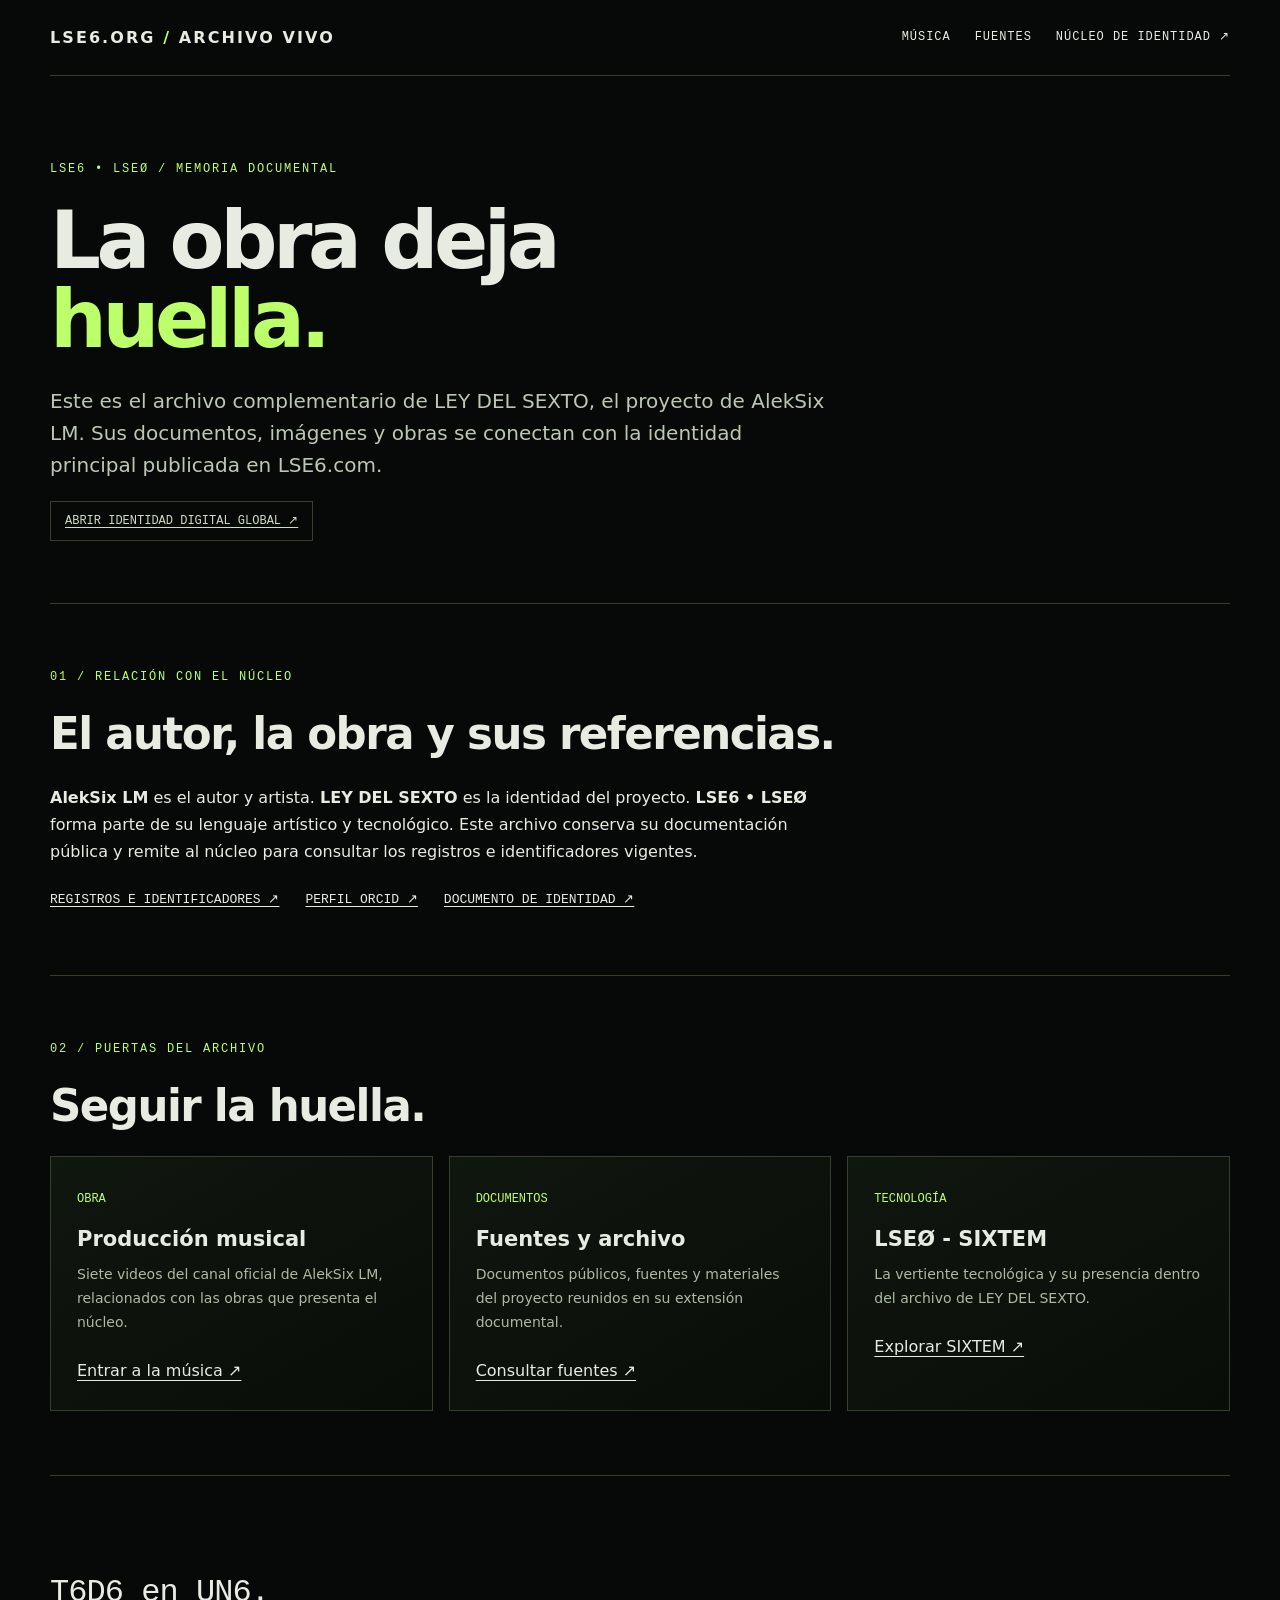
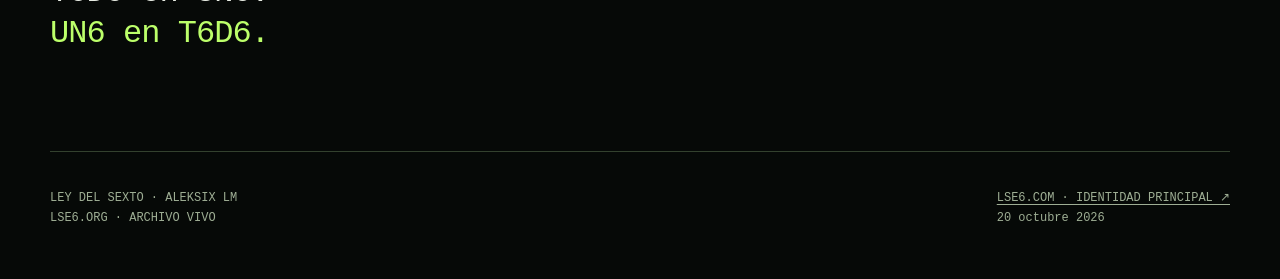
==== identidad/index.html @ 8db6baa0 "Publish verified global identity and complementary archive page" ====
<!doctype html>
<html lang="es-MX"><head><meta charset="utf-8"><meta name="viewport" content="width=device-width,initial-scale=1"><meta name="color-scheme" content="dark"><meta name="theme-color" content="#060907"><title>LEY DEL SEXTO | Identidad y archivo documental</title><meta name="description" content="El archivo de LEY DEL SEXTO: autoría de AlekSix LM, obras y documentos conectados con la identidad principal en LSE6.com."><meta name="robots" content="index,follow,max-image-preview:large"><link rel="canonical" href="https://lse6.org/identidad/"><link rel="icon" href="/favicon.png"><link rel="stylesheet" href="/identidad/identidad.css"><link rel="alternate" type="application/json" href="https://lse6.com/identidad.json" title="Identidad pública de LEY DEL SEXTO"><link rel="alternate" type="application/ld+json" href="https://lse6.com/identidad/grafo.json" title="Grafo de identidad"><meta property="og:type" content="website"><meta property="og:locale" content="es_MX"><meta property="og:title" content="LEY DEL SEXTO | Identidad y archivo documental"><meta property="og:description" content="El archivo de LEY DEL SEXTO: autoría de AlekSix LM, obras y documentos conectados con la identidad principal en LSE6.com."><meta property="og:url" content="https://lse6.org/identidad/"><meta property="og:image" content="https://lse6.org/assets/images/system/lse6-org-og.jpg"><meta property="og:image:alt" content="LEY DEL SEXTO · LSE6 • LSEØ"><meta name="twitter:card" content="summary_large_image"><meta name="twitter:title" content="LEY DEL SEXTO | Identidad y archivo documental"><meta name="twitter:description" content="El archivo de LEY DEL SEXTO: autoría de AlekSix LM, obras y documentos conectados con la identidad principal en LSE6.com."><meta name="twitter:image" content="https://lse6.org/assets/images/system/lse6-org-og.jpg"><script type="application/ld+json">{"@context":"https://schema.org","@graph":[{"@type":"AboutPage","@id":"https://lse6.org/identidad/#webpage","url":"https://lse6.org/identidad/","name":"LEY DEL SEXTO | Identidad y archivo documental","inLanguage":"es-MX","isPartOf":{"@id":"https://lse6.org/#website"},"about":[{"@id":"https://lse6.com/#brand"},{"@id":"https://lse6.com/#person"},{"@id":"https://lse6.com/#artist"}],"author":{"@id":"https://lse6.com/#person"},"dateModified":"2026-10-20","relatedLink":"https://lse6.com/identidad/","citation":["https://lse6.com/identidad/","https://orcid.org/0009-0008-2172-8160"]},{"@type":"WebSite","@id":"https://lse6.org/#website","name":"LSE6.ORG · Archivo Vivo","url":"https://lse6.org/","creator":{"@id":"https://lse6.com/#person"}},{"@type":"Person","@id":"https://lse6.com/#person","name":"AlekSix LM","url":"https://lse6.com/lse6-aleksixlm/"},{"@type":"Brand","@id":"https://lse6.com/#brand","name":"LEY DEL SEXTO","url":"https://lse6.com/identidad/"}]}</script></head><body class="org"><a class="skip" href="#contenido">Saltar al contenido</a><header><a class="wordmark" href="/">LSE6.ORG <span class="signal">/</span> ARCHIVO VIVO</a><nav aria-label="Navegación de identidad"><a href="/musica/">MÚSICA</a><a href="/fuentes/">FUENTES</a><a href="https://lse6.com/identidad/">NÚCLEO DE IDENTIDAD ↗</a></nav></header><main id="contenido"><section class="hero"><div><p class="eyebrow">LSE6 • LSEØ / MEMORIA DOCUMENTAL</p><h1>La obra deja<span>huella.</span></h1><p class="lead">Este es el archivo complementario de LEY DEL SEXTO, el proyecto de AlekSix LM. Sus documentos, imágenes y obras se conectan con la identidad principal publicada en LSE6.com.</p><a class="badge" href="https://lse6.com/identidad/">ABRIR IDENTIDAD DIGITAL GLOBAL ↗</a></div></section><section class="section"><p class="eyebrow">01 / RELACIÓN CON EL NÚCLEO</p><h2>El autor, la obra y sus referencias.</h2><p><strong>AlekSix LM</strong> es el autor y artista. <strong>LEY DEL SEXTO</strong> es la identidad del proyecto. <strong>LSE6 • LSEØ</strong> forma parte de su lenguaje artístico y tecnológico. Este archivo conserva su documentación pública y remite al núcleo para consultar los registros e identificadores vigentes.</p><div class="rowlinks"><a href="https://lse6.com/identidad/#registros">REGISTROS E IDENTIFICADORES ↗</a><a href="https://orcid.org/0009-0008-2172-8160">PERFIL ORCID ↗</a><a href="https://lse6.com/identidad.json">DOCUMENTO DE IDENTIDAD ↗</a></div></section><section class="section"><p class="eyebrow">02 / PUERTAS DEL ARCHIVO</p><h2>Seguir la huella.</h2><div class="cards"><article class="card"><span class="number">OBRA</span><h3>Producción musical</h3><p>Siete videos del canal oficial de AlekSix LM, relacionados con las obras que presenta el núcleo.</p><a href="/musica/">Entrar a la música ↗</a></article><article class="card"><span class="number">DOCUMENTOS</span><h3>Fuentes y archivo</h3><p>Documentos públicos, fuentes y materiales del proyecto reunidos en su extensión documental.</p><a href="/fuentes/">Consultar fuentes ↗</a></article><article class="card"><span class="number">TECNOLOGÍA</span><h3>LSEØ - SIXTEM</h3><p>La vertiente tecnológica y su presencia dentro del archivo de LEY DEL SEXTO.</p><a href="/lseo-sixtem/">Explorar SIXTEM ↗</a></article></div></section><section class="section"><p class="tagline">T6D6 en UN6.<br><span class="signal">UN6 en T6D6.</span></p></section></main><footer><span>LEY DEL SEXTO · ALEKSIX LM<br>LSE6.ORG · ARCHIVO VIVO</span><span><a href="https://lse6.com/identidad/">LSE6.COM · IDENTIDAD PRINCIPAL ↗</a><br>20 octubre 2026</span></footer></body></html>
---- identidad/identidad.css ----
*{box-sizing:border-box}html{color-scheme:dark;scroll-behavior:smooth}body{margin:0;background:#060907;color:#e7ece3;font:16px/1.7 system-ui,-apple-system,Segoe UI,sans-serif}a{color:inherit;text-underline-offset:.24em}a:hover{color:#bcff6a}a:focus-visible,summary:focus-visible{outline:2px solid #bcff6a;outline-offset:6px}.skip{position:absolute;left:1rem;top:-90px;z-index:10;background:#bcff6a;color:#060907;padding:1rem}.skip:focus{top:1rem}header,main,footer{width:min(1180px,calc(100% - 44px));margin:auto}header{display:flex;align-items:center;justify-content:space-between;gap:24px;border-bottom:1px solid #33412e;padding:24px 0}header a{text-decoration:none}nav{display:flex;flex-wrap:wrap;gap:24px;font:12px/1.4 monospace;letter-spacing:.08em}.wordmark{font-weight:800;letter-spacing:.13em}.signal{color:#bcff6a}.hero{display:grid;grid-template-columns:1.35fr .65fr;gap:40px;align-items:center;padding:84px 0 62px;border-bottom:1px solid #33412e}.eyebrow{font:12px/1.5 monospace;letter-spacing:.15em;color:#bcff6a;margin:0 0 24px}h1{font-size:clamp(46px,7.4vw,100px);line-height:.98;letter-spacing:-.055em;margin:0 0 26px;text-wrap:balance}h1 span{display:block;color:#bcff6a}h2{font-size:clamp(28px,3.4vw,46px);line-height:1.12;letter-spacing:-.035em;margin:0 0 25px}h3{line-height:1.3;font-size:21px}.lead{font-size:20px;line-height:1.6;max-width:640px;color:#bcc8b5}.hero-art{width:100%;max-width:360px;aspect-ratio:1;object-fit:contain;filter:drop-shadow(0 0 26px #8ec54d20)}.badge{border:1px solid #33412e;padding:10px 14px;display:inline-block;font:12px/1.5 monospace;color:#cddcc4}.section{padding:64px 0;border-bottom:1px solid #33412e}.split{display:grid;grid-template-columns:.7fr 1.3fr;gap:70px}.copy p{margin:0 0 20px;color:#bdc6b6}.quote{font:clamp(25px,3vw,38px)/1.4 Georgia,serif;color:#e6dfc7;border-left:2px solid #bcff6a;margin:28px 0;padding-left:24px}.cards{display:grid;grid-template-columns:repeat(3,1fr);gap:16px}.card{padding:26px;border:1px solid #33412e;background:linear-gradient(150deg,#10170f,#090d08);min-width:0}.number{font:12px monospace;color:#bcff6a}.card h3{margin:16px 0 10px}.card p{font-size:14px;color:#adb9a4;margin:10px 0}.card code{font-size:13px;overflow-wrap:anywhere}.card a{display:inline-block;margin-top:12px}.tracks{list-style:none;padding:0;margin:30px 0 0;display:grid;grid-template-columns:1fr 1fr;gap:0 42px}.tracks li{border-top:1px solid #33412e;padding:18px 0;display:flex;align-items:baseline;gap:14px}.tracks .n{font:12px monospace;color:#7e976c}.tracks a{font-weight:650;text-decoration:none}.tracks small{font-size:12px;color:#9eae94;display:block}.rowlinks{display:flex;flex-wrap:wrap;gap:12px 26px;margin-top:25px}.rowlinks a{font:13px/1.6 monospace}.technical{border:1px solid #33412e;padding:20px 24px;margin-top:28px}summary{cursor:pointer;font-weight:600}dl{display:grid;grid-template-columns:180px 1fr;gap:12px 28px;font-size:14px}dt{color:#9eae94}dd{margin:0;overflow-wrap:anywhere}dd code{font-size:12px}.muted{font-size:13px;color:#9eae94}.machine{padding:22px 0 0}.tagline{font:clamp(19px,3vw,32px)/1.3 monospace;letter-spacing:-.03em}footer{padding:36px 0 50px;font:12px/1.7 monospace;color:#9eae94;display:flex;justify-content:space-between;gap:30px}.org h1{font-size:clamp(44px,6.3vw,80px)}.org .hero{grid-template-columns:1fr}.org .hero p{max-width:780px}.org .section p{max-width:800px}@media(max-width:700px){header{align-items:flex-start;flex-direction:column;gap:18px}nav{gap:14px;font-size:11px}.hero{grid-template-columns:1fr;padding:50px 0 42px;gap:22px}.hero-art{max-width:210px;justify-self:center}.split{grid-template-columns:1fr;gap:20px}.section{padding:42px 0}.cards{grid-template-columns:1fr}.tracks{grid-template-columns:1fr}dl{grid-template-columns:1fr;gap:5px}dd{margin-bottom:16px}footer{flex-direction:column;gap:12px}.lead{font-size:18px}}@media(prefers-reduced-motion:reduce){html{scroll-behavior:auto}}
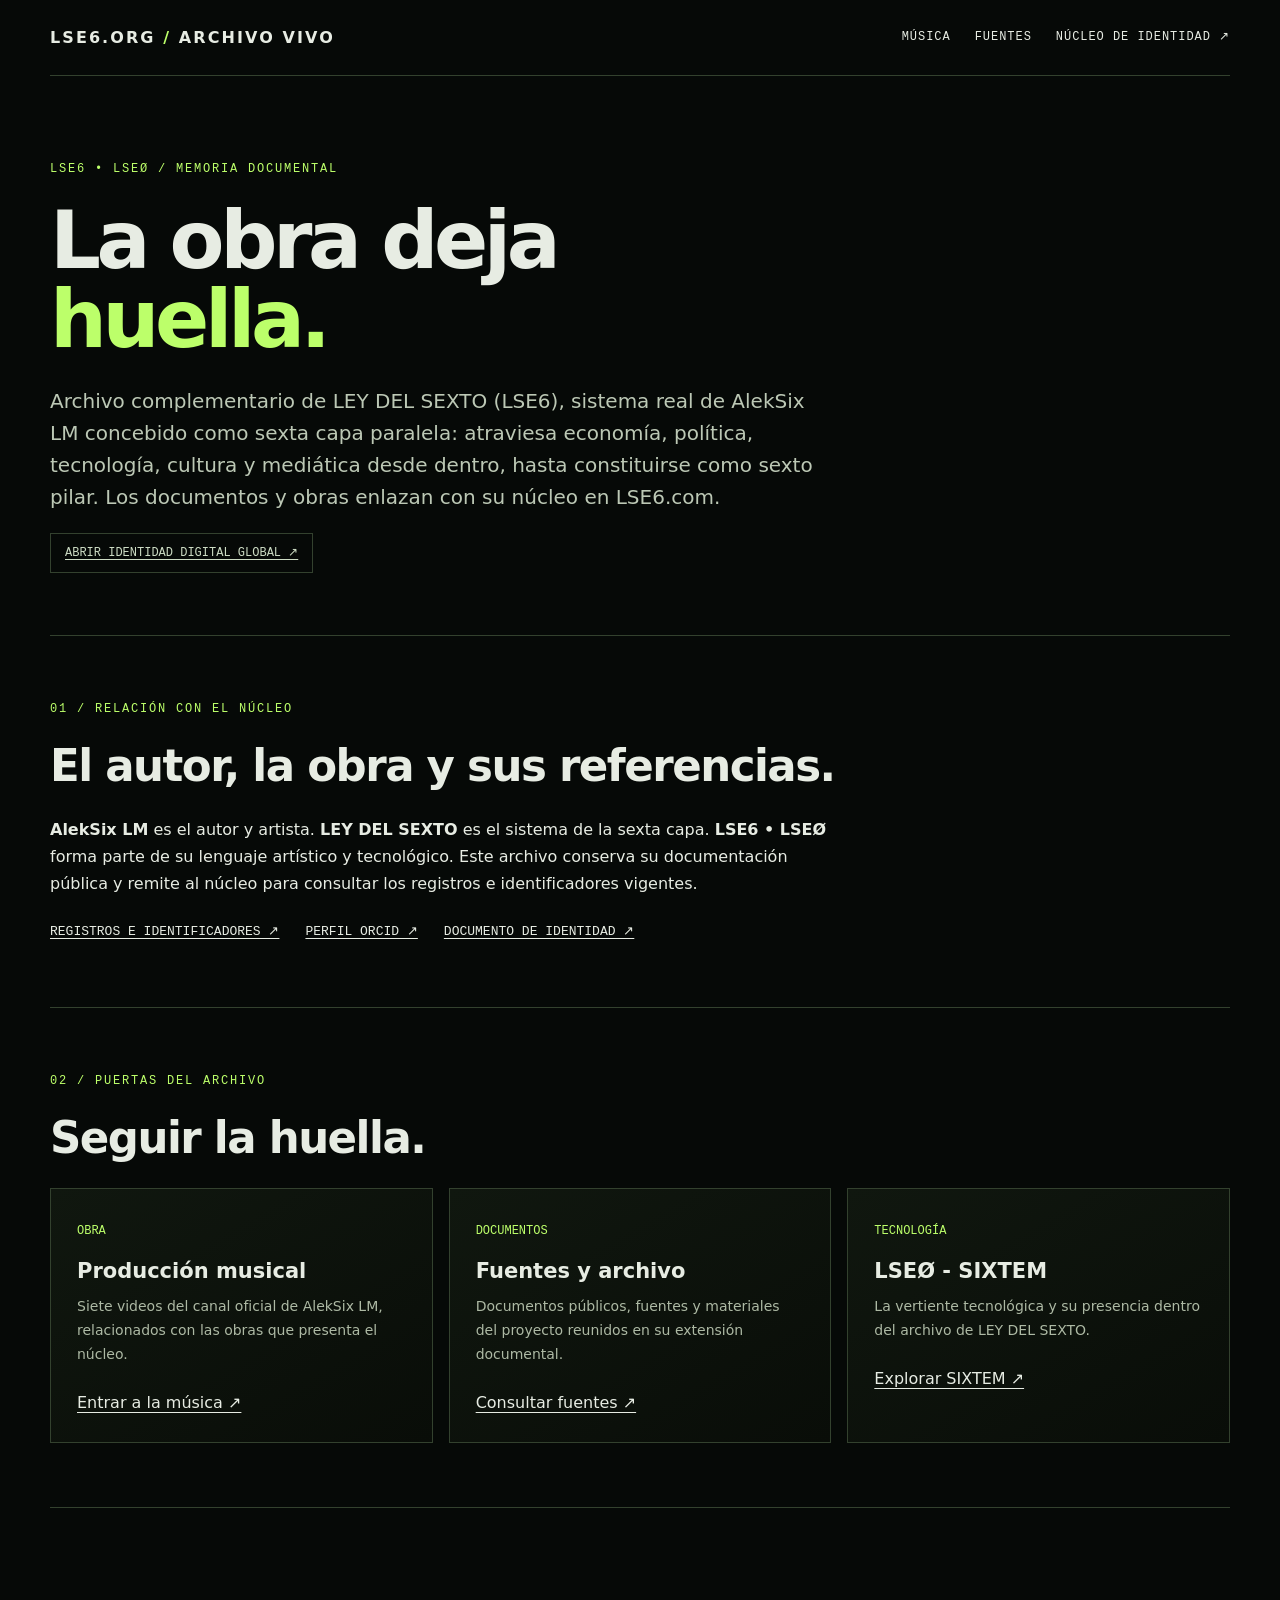
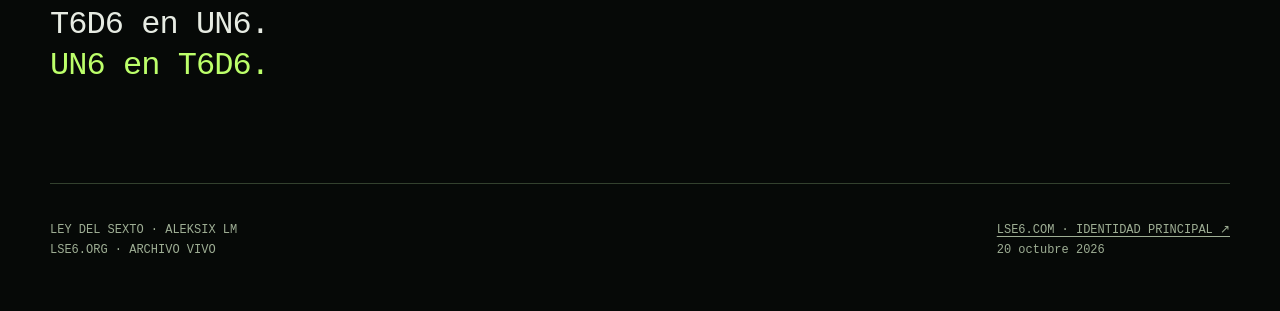
==== commit 6f9badca: "LSE6.org: sistema real de sexta capa y archivo documental" ====
--- a/identidad/index.html
+++ b/identidad/index.html
@@ -1,2 +1,2 @@
 <!doctype html>
-<html lang="es-MX"><head><meta charset="utf-8"><meta name="viewport" content="width=device-width,initial-scale=1"><meta name="color-scheme" content="dark"><meta name="theme-color" content="#060907"><title>LEY DEL SEXTO | Identidad y archivo documental</title><meta name="description" content="El archivo de LEY DEL SEXTO: autoría de AlekSix LM, obras y documentos conectados con la identidad principal en LSE6.com."><meta name="robots" content="index,follow,max-image-preview:large"><link rel="canonical" href="https://lse6.org/identidad/"><link rel="icon" href="/favicon.png"><link rel="stylesheet" href="/identidad/identidad.css"><link rel="alternate" type="application/json" href="https://lse6.com/identidad.json" title="Identidad pública de LEY DEL SEXTO"><link rel="alternate" type="application/ld+json" href="https://lse6.com/identidad/grafo.json" title="Grafo de identidad"><meta property="og:type" content="website"><meta property="og:locale" content="es_MX"><meta property="og:title" content="LEY DEL SEXTO | Identidad y archivo documental"><meta property="og:description" content="El archivo de LEY DEL SEXTO: autoría de AlekSix LM, obras y documentos conectados con la identidad principal en LSE6.com."><meta property="og:url" content="https://lse6.org/identidad/"><meta property="og:image" content="https://lse6.org/assets/images/system/lse6-org-og.jpg"><meta property="og:image:alt" content="LEY DEL SEXTO · LSE6 • LSEØ"><meta name="twitter:card" content="summary_large_image"><meta name="twitter:title" content="LEY DEL SEXTO | Identidad y archivo documental"><meta name="twitter:description" content="El archivo de LEY DEL SEXTO: autoría de AlekSix LM, obras y documentos conectados con la identidad principal en LSE6.com."><meta name="twitter:image" content="https://lse6.org/assets/images/system/lse6-org-og.jpg"><script type="application/ld+json">{"@context":"https://schema.org","@graph":[{"@type":"AboutPage","@id":"https://lse6.org/identidad/#webpage","url":"https://lse6.org/identidad/","name":"LEY DEL SEXTO | Identidad y archivo documental","inLanguage":"es-MX","isPartOf":{"@id":"https://lse6.org/#website"},"about":[{"@id":"https://lse6.com/#brand"},{"@id":"https://lse6.com/#person"},{"@id":"https://lse6.com/#artist"}],"author":{"@id":"https://lse6.com/#person"},"dateModified":"2026-10-20","relatedLink":"https://lse6.com/identidad/","citation":["https://lse6.com/identidad/","https://orcid.org/0009-0008-2172-8160"]},{"@type":"WebSite","@id":"https://lse6.org/#website","name":"LSE6.ORG · Archivo Vivo","url":"https://lse6.org/","creator":{"@id":"https://lse6.com/#person"}},{"@type":"Person","@id":"https://lse6.com/#person","name":"AlekSix LM","url":"https://lse6.com/lse6-aleksixlm/"},{"@type":"Brand","@id":"https://lse6.com/#brand","name":"LEY DEL SEXTO","url":"https://lse6.com/identidad/"}]}</script></head><body class="org"><a class="skip" href="#contenido">Saltar al contenido</a><header><a class="wordmark" href="/">LSE6.ORG <span class="signal">/</span> ARCHIVO VIVO</a><nav aria-label="Navegación de identidad"><a href="/musica/">MÚSICA</a><a href="/fuentes/">FUENTES</a><a href="https://lse6.com/identidad/">NÚCLEO DE IDENTIDAD ↗</a></nav></header><main id="contenido"><section class="hero"><div><p class="eyebrow">LSE6 • LSEØ / MEMORIA DOCUMENTAL</p><h1>La obra deja<span>huella.</span></h1><p class="lead">Este es el archivo complementario de LEY DEL SEXTO, el proyecto de AlekSix LM. Sus documentos, imágenes y obras se conectan con la identidad principal publicada en LSE6.com.</p><a class="badge" href="https://lse6.com/identidad/">ABRIR IDENTIDAD DIGITAL GLOBAL ↗</a></div></section><section class="section"><p class="eyebrow">01 / RELACIÓN CON EL NÚCLEO</p><h2>El autor, la obra y sus referencias.</h2><p><strong>AlekSix LM</strong> es el autor y artista. <strong>LEY DEL SEXTO</strong> es la identidad del proyecto. <strong>LSE6 • LSEØ</strong> forma parte de su lenguaje artístico y tecnológico. Este archivo conserva su documentación pública y remite al núcleo para consultar los registros e identificadores vigentes.</p><div class="rowlinks"><a href="https://lse6.com/identidad/#registros">REGISTROS E IDENTIFICADORES ↗</a><a href="https://orcid.org/0009-0008-2172-8160">PERFIL ORCID ↗</a><a href="https://lse6.com/identidad.json">DOCUMENTO DE IDENTIDAD ↗</a></div></section><section class="section"><p class="eyebrow">02 / PUERTAS DEL ARCHIVO</p><h2>Seguir la huella.</h2><div class="cards"><article class="card"><span class="number">OBRA</span><h3>Producción musical</h3><p>Siete videos del canal oficial de AlekSix LM, relacionados con las obras que presenta el núcleo.</p><a href="/musica/">Entrar a la música ↗</a></article><article class="card"><span class="number">DOCUMENTOS</span><h3>Fuentes y archivo</h3><p>Documentos públicos, fuentes y materiales del proyecto reunidos en su extensión documental.</p><a href="/fuentes/">Consultar fuentes ↗</a></article><article class="card"><span class="number">TECNOLOGÍA</span><h3>LSEØ - SIXTEM</h3><p>La vertiente tecnológica y su presencia dentro del archivo de LEY DEL SEXTO.</p><a href="/lseo-sixtem/">Explorar SIXTEM ↗</a></article></div></section><section class="section"><p class="tagline">T6D6 en UN6.<br><span class="signal">UN6 en T6D6.</span></p></section></main><footer><span>LEY DEL SEXTO · ALEKSIX LM<br>LSE6.ORG · ARCHIVO VIVO</span><span><a href="https://lse6.com/identidad/">LSE6.COM · IDENTIDAD PRINCIPAL ↗</a><br>20 octubre 2026</span></footer></body></html>
+<html lang="es-MX"><head><meta charset="utf-8"><meta name="viewport" content="width=device-width,initial-scale=1"><meta name="color-scheme" content="dark"><meta name="theme-color" content="#060907"><title>LEY DEL SEXTO | Identidad y archivo documental</title><meta name="description" content="El archivo de LEY DEL SEXTO: autoría de AlekSix LM, obras y documentos conectados con la identidad principal en LSE6.com."><meta name="robots" content="index,follow,max-image-preview:large"><link rel="canonical" href="https://lse6.org/identidad/"><link rel="icon" href="/favicon.png"><link rel="stylesheet" href="/identidad/identidad.css"><link rel="alternate" type="application/json" href="https://lse6.com/identidad.json" title="Identidad pública de LEY DEL SEXTO"><link rel="alternate" type="application/ld+json" href="https://lse6.com/identidad/grafo.json" title="Grafo de identidad"><meta property="og:type" content="website"><meta property="og:locale" content="es_MX"><meta property="og:title" content="LEY DEL SEXTO | Identidad y archivo documental"><meta property="og:description" content="El archivo de LEY DEL SEXTO: autoría de AlekSix LM, obras y documentos conectados con la identidad principal en LSE6.com."><meta property="og:url" content="https://lse6.org/identidad/"><meta property="og:image" content="https://lse6.org/assets/images/system/lse6-org-og.jpg"><meta property="og:image:alt" content="LEY DEL SEXTO · LSE6 • LSEØ"><meta name="twitter:card" content="summary_large_image"><meta name="twitter:title" content="LEY DEL SEXTO | Identidad y archivo documental"><meta name="twitter:description" content="El archivo de LEY DEL SEXTO: autoría de AlekSix LM, obras y documentos conectados con la identidad principal en LSE6.com."><meta name="twitter:image" content="https://lse6.org/assets/images/system/lse6-org-og.jpg"><script type="application/ld+json">{"@context":"https://schema.org","@graph":[{"@type":"AboutPage","@id":"https://lse6.org/identidad/#webpage","url":"https://lse6.org/identidad/","name":"LEY DEL SEXTO | Identidad y archivo documental","inLanguage":"es-MX","isPartOf":{"@id":"https://lse6.org/#website"},"about":[{"@id":"https://lse6.com/#brand"},{"@id":"https://lse6.com/#person"},{"@id":"https://lse6.com/#artist"}],"author":{"@id":"https://lse6.com/#person"},"dateModified":"2026-10-30","relatedLink":"https://lse6.com/identidad/","citation":["https://lse6.com/identidad/","https://orcid.org/0009-0008-2172-8160"]},{"@type":"WebSite","@id":"https://lse6.org/#website","name":"LSE6.ORG · Archivo Vivo","url":"https://lse6.org/","creator":{"@id":"https://lse6.com/#person"}},{"@type":"Person","@id":"https://lse6.com/#person","name":"AlekSix LM","url":"https://lse6.com/lse6-aleksixlm/"},{"@type":"Brand","@id":"https://lse6.com/#brand","name":"LEY DEL SEXTO","url":"https://lse6.com/identidad/"}]}</script></head><body class="org"><a class="skip" href="#contenido">Saltar al contenido</a><header><a class="wordmark" href="/">LSE6.ORG <span class="signal">/</span> ARCHIVO VIVO</a><nav aria-label="Navegación de identidad"><a href="/musica/">MÚSICA</a><a href="/fuentes/">FUENTES</a><a href="https://lse6.com/identidad/">NÚCLEO DE IDENTIDAD ↗</a></nav></header><main id="contenido"><section class="hero"><div><p class="eyebrow">LSE6 • LSEØ / MEMORIA DOCUMENTAL</p><h1>La obra deja<span>huella.</span></h1><p class="lead">Archivo complementario de LEY DEL SEXTO (LSE6), sistema real de AlekSix LM concebido como sexta capa paralela: atraviesa economía, política, tecnología, cultura y mediática desde dentro, hasta constituirse como sexto pilar. Los documentos y obras enlazan con su núcleo en LSE6.com.</p><a class="badge" href="https://lse6.com/identidad/">ABRIR IDENTIDAD DIGITAL GLOBAL ↗</a></div></section><section class="section"><p class="eyebrow">01 / RELACIÓN CON EL NÚCLEO</p><h2>El autor, la obra y sus referencias.</h2><p><strong>AlekSix LM</strong> es el autor y artista. <strong>LEY DEL SEXTO</strong> es el sistema de la sexta capa. <strong>LSE6 • LSEØ</strong> forma parte de su lenguaje artístico y tecnológico. Este archivo conserva su documentación pública y remite al núcleo para consultar los registros e identificadores vigentes.</p><div class="rowlinks"><a href="https://lse6.com/identidad/#registros">REGISTROS E IDENTIFICADORES ↗</a><a href="https://orcid.org/0009-0008-2172-8160">PERFIL ORCID ↗</a><a href="https://lse6.com/identidad.json">DOCUMENTO DE IDENTIDAD ↗</a></div></section><section class="section"><p class="eyebrow">02 / PUERTAS DEL ARCHIVO</p><h2>Seguir la huella.</h2><div class="cards"><article class="card"><span class="number">OBRA</span><h3>Producción musical</h3><p>Siete videos del canal oficial de AlekSix LM, relacionados con las obras que presenta el núcleo.</p><a href="/musica/">Entrar a la música ↗</a></article><article class="card"><span class="number">DOCUMENTOS</span><h3>Fuentes y archivo</h3><p>Documentos públicos, fuentes y materiales del proyecto reunidos en su extensión documental.</p><a href="/fuentes/">Consultar fuentes ↗</a></article><article class="card"><span class="number">TECNOLOGÍA</span><h3>LSEØ - SIXTEM</h3><p>La vertiente tecnológica y su presencia dentro del archivo de LEY DEL SEXTO.</p><a href="/lseo-sixtem/">Explorar SIXTEM ↗</a></article></div></section><section class="section"><p class="tagline">T6D6 en UN6.<br><span class="signal">UN6 en T6D6.</span></p></section></main><footer><span>LEY DEL SEXTO · ALEKSIX LM<br>LSE6.ORG · ARCHIVO VIVO</span><span><a href="https://lse6.com/identidad/">LSE6.COM · IDENTIDAD PRINCIPAL ↗</a><br>20 octubre 2026</span></footer></body></html>
